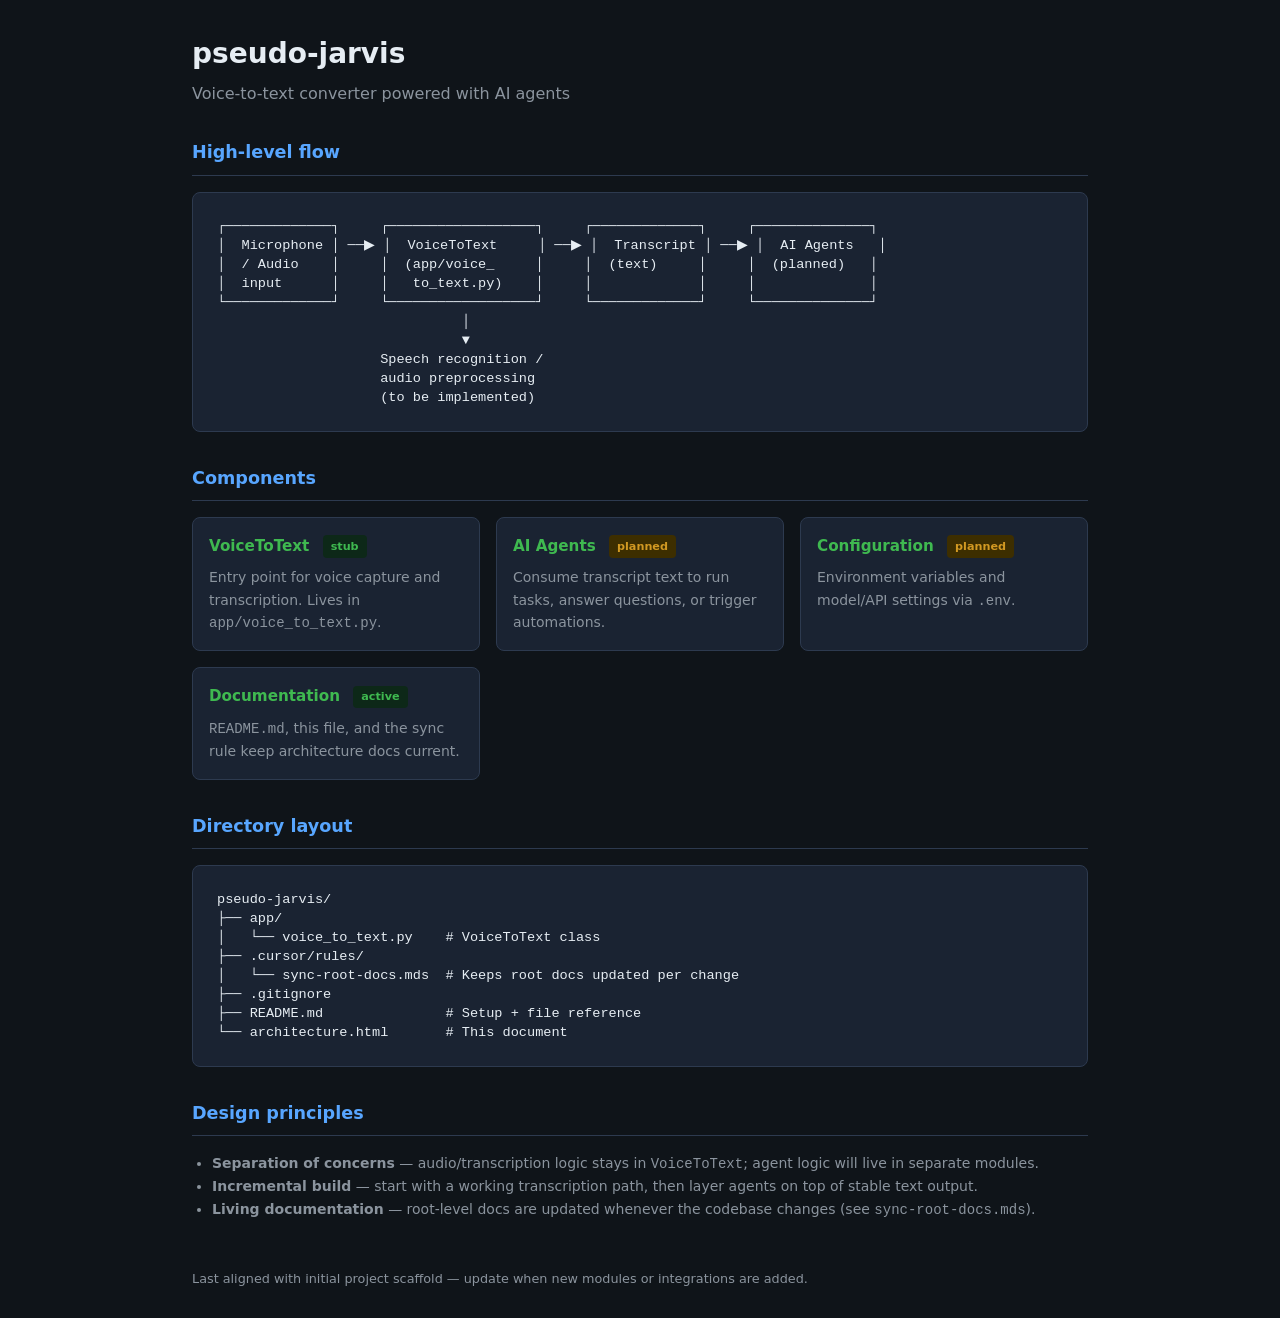
==== architecture.html @ a630ff7a "setting up project structure" ====
<!DOCTYPE html>
<html lang="en">
<head>
  <meta charset="UTF-8">
  <meta name="viewport" content="width=device-width, initial-scale=1.0">
  <title>pseudo-jarvis — Architecture</title>
  <style>
    :root {
      --bg: #0f1419;
      --surface: #1a2332;
      --border: #2d3a4f;
      --text: #e6edf3;
      --muted: #8b949e;
      --accent: #58a6ff;
      --accent2: #3fb950;
      --warn: #d29922;
    }
    * { box-sizing: border-box; margin: 0; padding: 0; }
    body {
      font-family: system-ui, -apple-system, sans-serif;
      background: var(--bg);
      color: var(--text);
      line-height: 1.6;
      padding: 2rem;
      max-width: 960px;
      margin: 0 auto;
    }
    h1 { font-size: 1.75rem; margin-bottom: 0.25rem; }
    .subtitle { color: var(--muted); margin-bottom: 2rem; }
    h2 {
      font-size: 1.1rem;
      color: var(--accent);
      margin: 2rem 0 1rem;
      border-bottom: 1px solid var(--border);
      padding-bottom: 0.5rem;
    }
    .diagram {
      background: var(--surface);
      border: 1px solid var(--border);
      border-radius: 8px;
      padding: 1.5rem;
      font-family: ui-monospace, monospace;
      font-size: 0.85rem;
      overflow-x: auto;
      white-space: pre;
      line-height: 1.4;
    }
    .card-grid {
      display: grid;
      grid-template-columns: repeat(auto-fit, minmax(220px, 1fr));
      gap: 1rem;
      margin-top: 1rem;
    }
    .card {
      background: var(--surface);
      border: 1px solid var(--border);
      border-radius: 8px;
      padding: 1rem;
    }
    .card h3 { font-size: 0.95rem; margin-bottom: 0.5rem; color: var(--accent2); }
    .card p { font-size: 0.875rem; color: var(--muted); }
    .status {
      display: inline-block;
      font-size: 0.7rem;
      padding: 0.15rem 0.5rem;
      border-radius: 4px;
      margin-left: 0.5rem;
      vertical-align: middle;
    }
    .status-planned { background: #3d2e00; color: var(--warn); }
    .status-active { background: #0d2818; color: var(--accent2); }
    ul { margin: 0.75rem 0 0 1.25rem; color: var(--muted); font-size: 0.875rem; }
    footer { margin-top: 3rem; font-size: 0.8rem; color: var(--muted); }
  </style>
</head>
<body>
  <h1>pseudo-jarvis</h1>
  <p class="subtitle">Voice-to-text converter powered with AI agents</p>

  <h2>High-level flow</h2>
  <div class="diagram">┌─────────────┐     ┌──────────────────┐     ┌─────────────┐     ┌──────────────┐
│  Microphone │ ──▶ │  VoiceToText     │ ──▶ │  Transcript │ ──▶ │  AI Agents   │
│  / Audio    │     │  (app/voice_     │     │  (text)     │     │  (planned)   │
│  input      │     │   to_text.py)    │     │             │     │              │
└─────────────┘     └──────────────────┘     └─────────────┘     └──────────────┘
                              │
                              ▼
                    Speech recognition /
                    audio preprocessing
                    (to be implemented)</div>

  <h2>Components</h2>
  <div class="card-grid">
    <div class="card">
      <h3>VoiceToText <span class="status status-active">stub</span></h3>
      <p>Entry point for voice capture and transcription. Lives in <code>app/voice_to_text.py</code>.</p>
    </div>
    <div class="card">
      <h3>AI Agents <span class="status status-planned">planned</span></h3>
      <p>Consume transcript text to run tasks, answer questions, or trigger automations.</p>
    </div>
    <div class="card">
      <h3>Configuration <span class="status status-planned">planned</span></h3>
      <p>Environment variables and model/API settings via <code>.env</code>.</p>
    </div>
    <div class="card">
      <h3>Documentation <span class="status status-active">active</span></h3>
      <p><code>README.md</code>, this file, and the sync rule keep architecture docs current.</p>
    </div>
  </div>

  <h2>Directory layout</h2>
  <div class="diagram">pseudo-jarvis/
├── app/
│   └── voice_to_text.py    # VoiceToText class
├── .cursor/rules/
│   └── sync-root-docs.mds  # Keeps root docs updated per change
├── .gitignore
├── README.md               # Setup + file reference
└── architecture.html       # This document</div>

  <h2>Design principles</h2>
  <ul>
    <li><strong>Separation of concerns</strong> — audio/transcription logic stays in <code>VoiceToText</code>; agent logic will live in separate modules.</li>
    <li><strong>Incremental build</strong> — start with a working transcription path, then layer agents on top of stable text output.</li>
    <li><strong>Living documentation</strong> — root-level docs are updated whenever the codebase changes (see <code>sync-root-docs.mds</code>).</li>
  </ul>

  <footer>Last aligned with initial project scaffold — update when new modules or integrations are added.</footer>
</body>
</html>
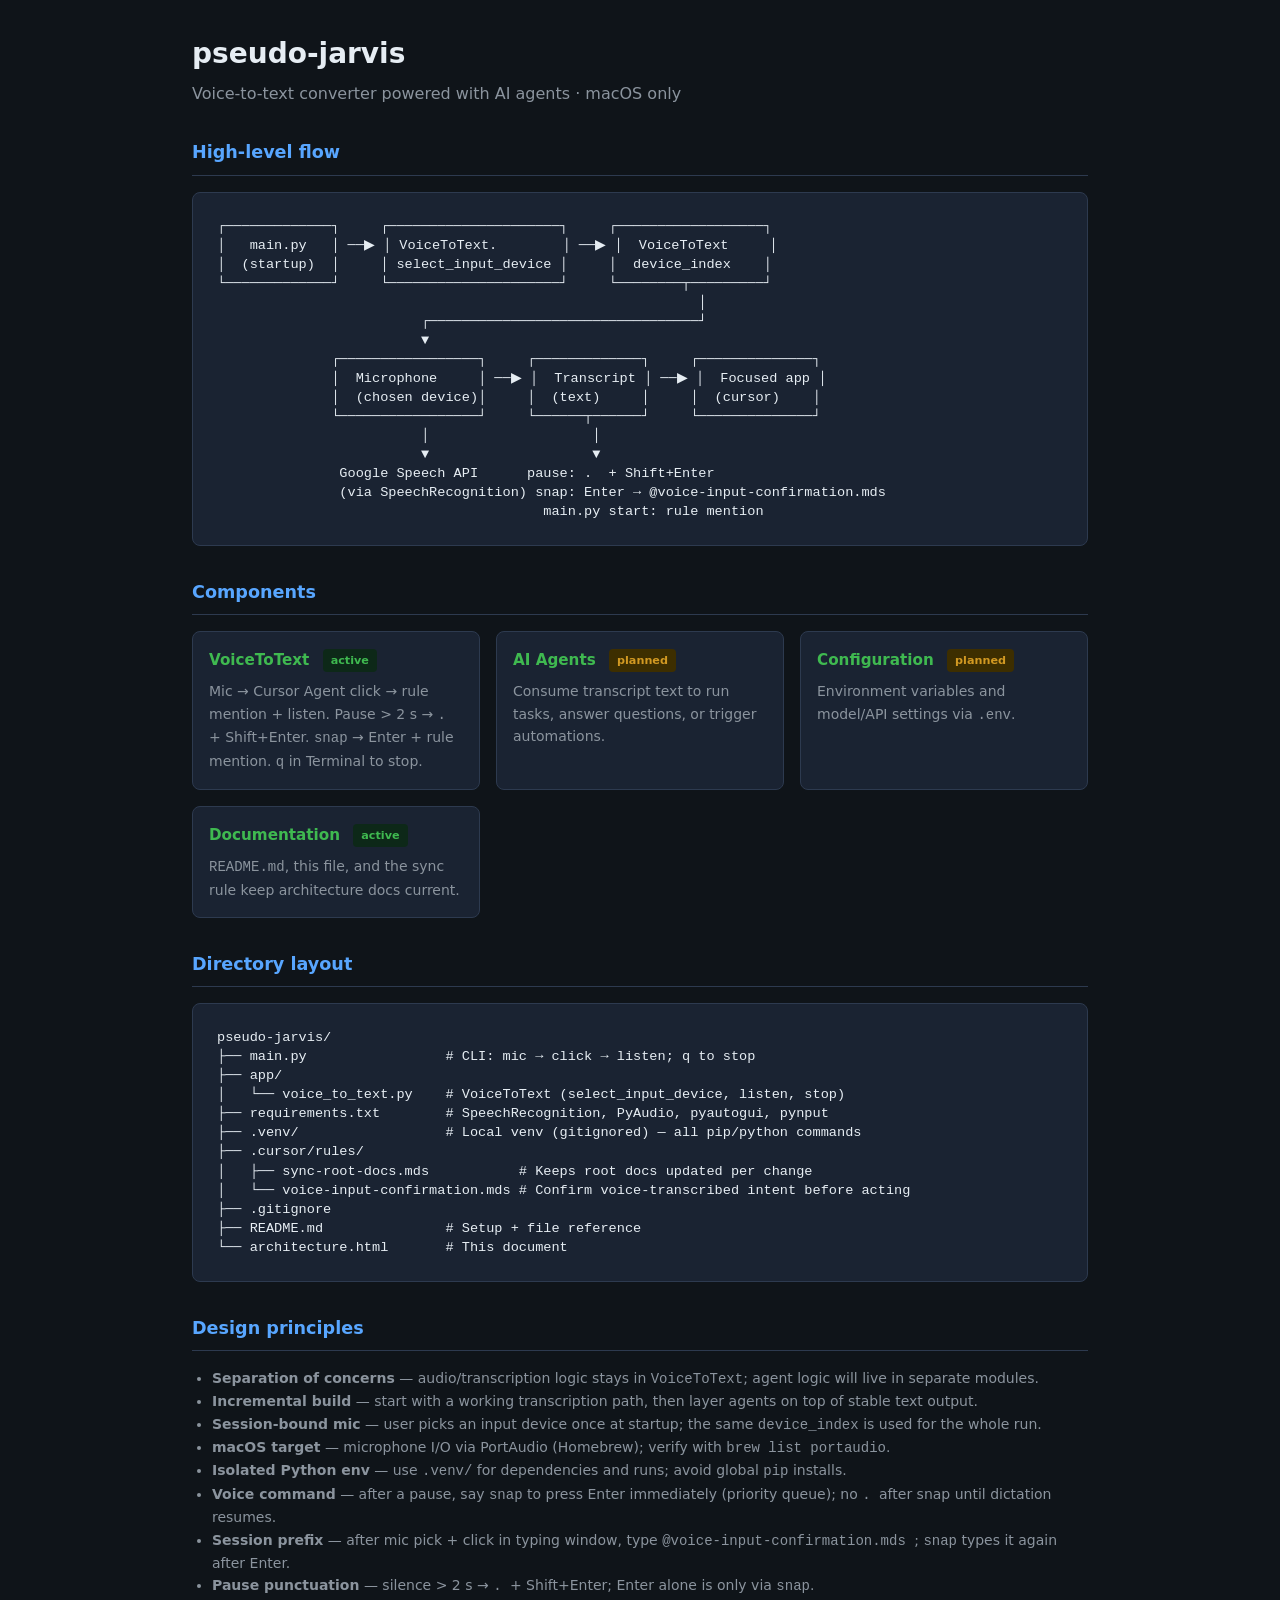
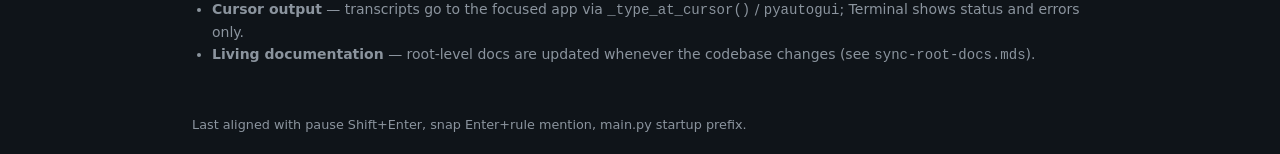
==== commit 10d91aac: "Add real-time voice dictation with Cursor Agent integration. Implement VoiceToText with mic selectio" ====
--- a/architecture.html
+++ b/architecture.html
@@ -75,25 +75,31 @@
 </head>
 <body>
   <h1>pseudo-jarvis</h1>
-  <p class="subtitle">Voice-to-text converter powered with AI agents</p>
+  <p class="subtitle">Voice-to-text converter powered with AI agents · macOS only</p>
 
   <h2>High-level flow</h2>
-  <div class="diagram">┌─────────────┐     ┌──────────────────┐     ┌─────────────┐     ┌──────────────┐
-│  Microphone │ ──▶ │  VoiceToText     │ ──▶ │  Transcript │ ──▶ │  AI Agents   │
-│  / Audio    │     │  (app/voice_     │     │  (text)     │     │  (planned)   │
-│  input      │     │   to_text.py)    │     │             │     │              │
-└─────────────┘     └──────────────────┘     └─────────────┘     └──────────────┘
-                              │
-                              ▼
-                    Speech recognition /
-                    audio preprocessing
-                    (to be implemented)</div>
+  <div class="diagram">┌─────────────┐     ┌─────────────────────┐     ┌──────────────────┐
+│   main.py   │ ──▶ │ VoiceToText.        │ ──▶ │  VoiceToText     │
+│  (startup)  │     │ select_input_device │     │  device_index    │
+└─────────────┘     └─────────────────────┘     └────────┬─────────┘
+                                                           │
+                         ┌─────────────────────────────────┘
+                         ▼
+              ┌─────────────────┐     ┌─────────────┐     ┌──────────────┐
+              │  Microphone     │ ──▶ │  Transcript │ ──▶ │  Focused app │
+              │  (chosen device)│     │  (text)     │     │  (cursor)    │
+              └─────────────────┘     └──────┬──────┘     └──────────────┘
+                         │                    │
+                         ▼                    ▼
+               Google Speech API      pause: .  + Shift+Enter
+               (via SpeechRecognition) snap: Enter → @voice-input-confirmation.mds
+                                        main.py start: rule mention</div>
 
   <h2>Components</h2>
   <div class="card-grid">
     <div class="card">
-      <h3>VoiceToText <span class="status status-active">stub</span></h3>
-      <p>Entry point for voice capture and transcription. Lives in <code>app/voice_to_text.py</code>.</p>
+      <h3>VoiceToText <span class="status status-active">active</span></h3>
+      <p>Mic → Cursor Agent click → rule mention + listen. Pause &gt; 2 s → <code>. </code> + Shift+Enter. <code>snap</code> → Enter + rule mention. <code>q</code> in Terminal to stop.</p>
     </div>
     <div class="card">
       <h3>AI Agents <span class="status status-planned">planned</span></h3>
@@ -111,10 +117,14 @@
 
   <h2>Directory layout</h2>
   <div class="diagram">pseudo-jarvis/
+├── main.py                 # CLI: mic → click → listen; q to stop
 ├── app/
-│   └── voice_to_text.py    # VoiceToText class
+│   └── voice_to_text.py    # VoiceToText (select_input_device, listen, stop)
+├── requirements.txt        # SpeechRecognition, PyAudio, pyautogui, pynput
+├── .venv/                  # Local venv (gitignored) — all pip/python commands
 ├── .cursor/rules/
-│   └── sync-root-docs.mds  # Keeps root docs updated per change
+│   ├── sync-root-docs.mds           # Keeps root docs updated per change
+│   └── voice-input-confirmation.mds # Confirm voice-transcribed intent before acting
 ├── .gitignore
 ├── README.md               # Setup + file reference
 └── architecture.html       # This document</div>
@@ -123,9 +133,16 @@
   <ul>
     <li><strong>Separation of concerns</strong> — audio/transcription logic stays in <code>VoiceToText</code>; agent logic will live in separate modules.</li>
     <li><strong>Incremental build</strong> — start with a working transcription path, then layer agents on top of stable text output.</li>
+    <li><strong>Session-bound mic</strong> — user picks an input device once at startup; the same <code>device_index</code> is used for the whole run.</li>
+    <li><strong>macOS target</strong> — microphone I/O via PortAudio (Homebrew); verify with <code>brew list portaudio</code>.</li>
+    <li><strong>Isolated Python env</strong> — use <code>.venv/</code> for dependencies and runs; avoid global <code>pip</code> installs.</li>
+    <li><strong>Voice command</strong> — after a pause, say <code>snap</code> to press Enter immediately (priority queue); no <code>. </code> after snap until dictation resumes.</li>
+    <li><strong>Session prefix</strong> — after mic pick + click in typing window, type <code>@voice-input-confirmation.mds </code>; <code>snap</code> types it again after Enter.</li>
+    <li><strong>Pause punctuation</strong> — silence &gt; 2 s → <code>. </code> + Shift+Enter; Enter alone is only via <code>snap</code>.</li>
+    <li><strong>Cursor output</strong> — transcripts go to the focused app via <code>_type_at_cursor()</code> / <code>pyautogui</code>; Terminal shows status and errors only.</li>
     <li><strong>Living documentation</strong> — root-level docs are updated whenever the codebase changes (see <code>sync-root-docs.mds</code>).</li>
   </ul>
 
-  <footer>Last aligned with initial project scaffold — update when new modules or integrations are added.</footer>
+  <footer>Last aligned with pause Shift+Enter, snap Enter+rule mention, main.py startup prefix.</footer>
 </body>
 </html>
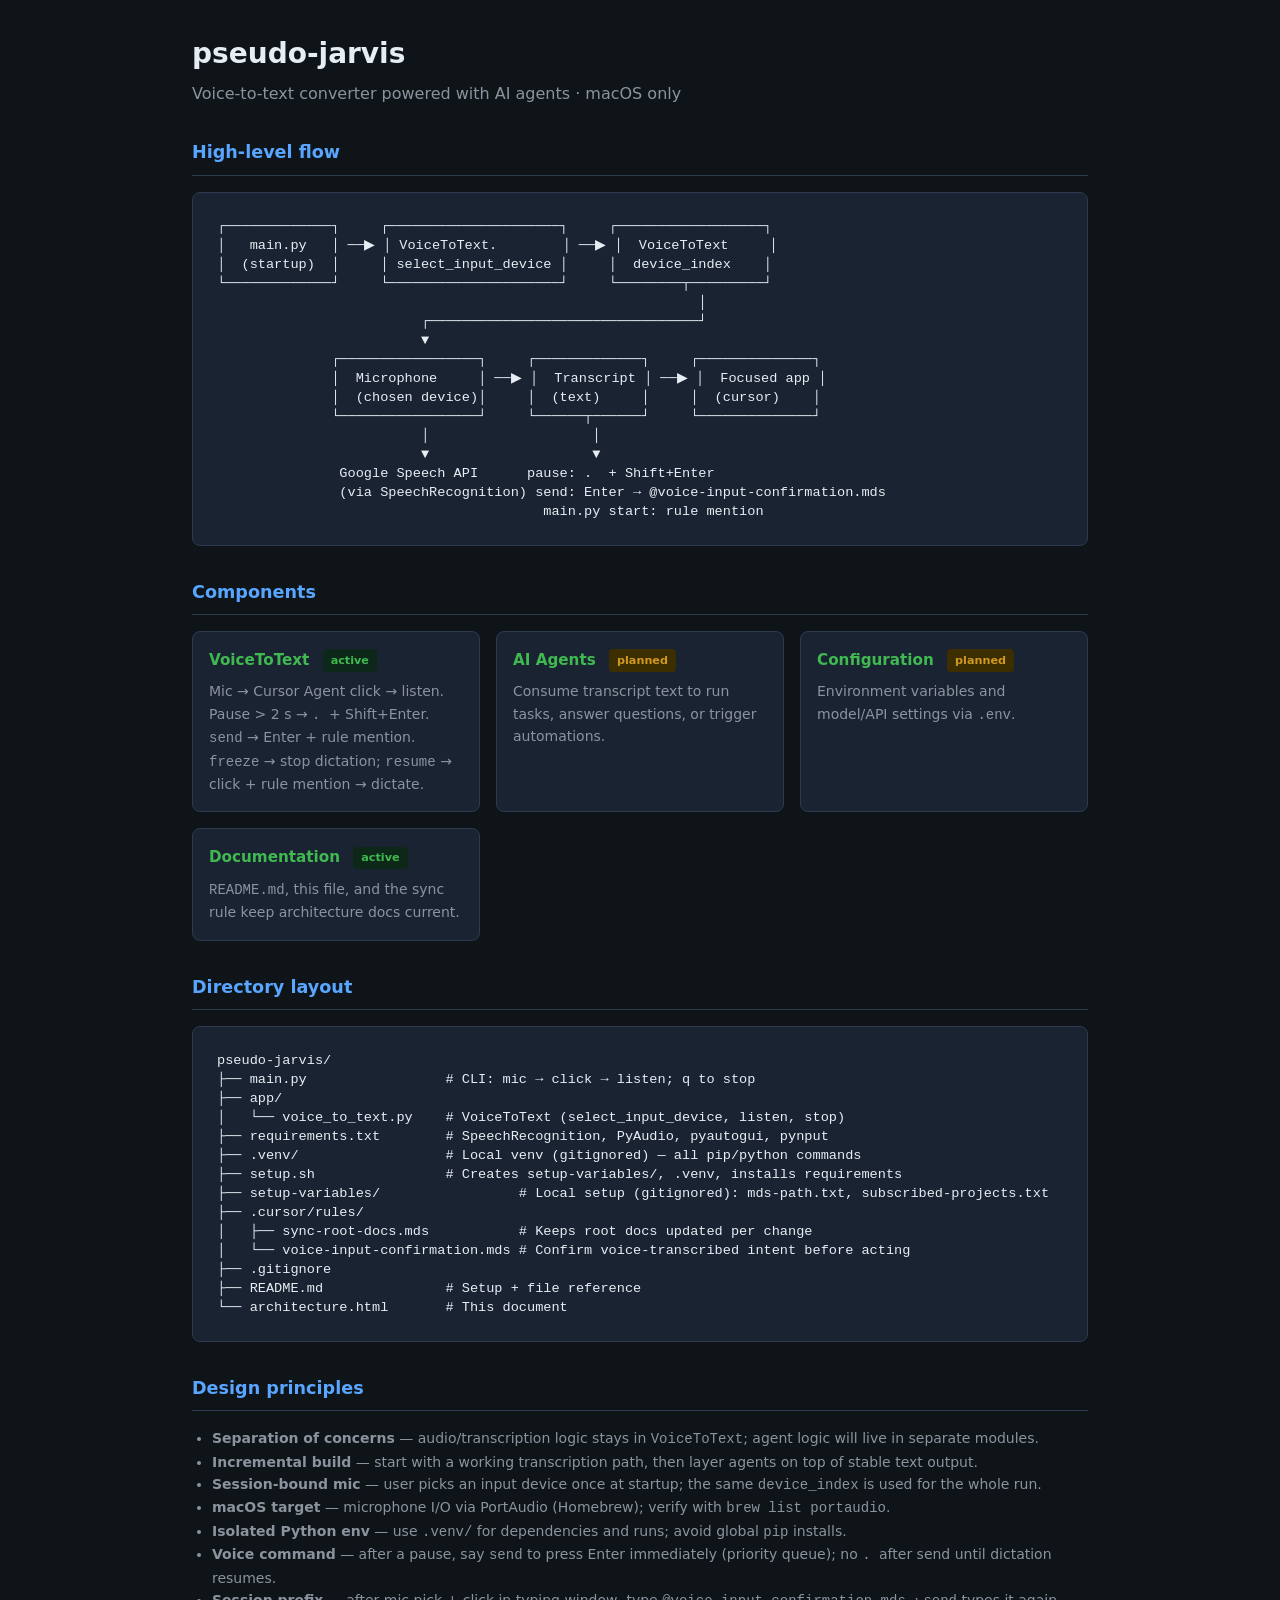
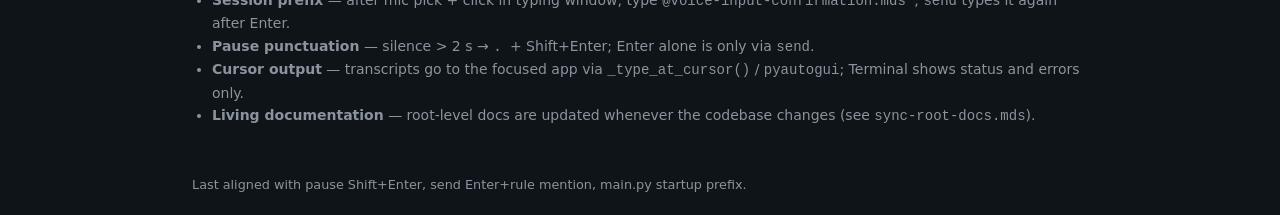
==== commit d94b0699: "Refine voice commands and harden stop/resume typing flow. Replace snap/chop/rest with send/freeze/re" ====
--- a/architecture.html
+++ b/architecture.html
@@ -92,14 +92,14 @@
                          │                    │
                          ▼                    ▼
                Google Speech API      pause: .  + Shift+Enter
-               (via SpeechRecognition) snap: Enter → @voice-input-confirmation.mds
+               (via SpeechRecognition) send: Enter → @voice-input-confirmation.mds
                                         main.py start: rule mention</div>
 
   <h2>Components</h2>
   <div class="card-grid">
     <div class="card">
       <h3>VoiceToText <span class="status status-active">active</span></h3>
-      <p>Mic → Cursor Agent click → rule mention + listen. Pause &gt; 2 s → <code>. </code> + Shift+Enter. <code>snap</code> → Enter + rule mention. <code>q</code> in Terminal to stop.</p>
+      <p>Mic → Cursor Agent click → listen. Pause &gt; 2 s → <code>. </code> + Shift+Enter. <code>send</code> → Enter + rule mention. <code>freeze</code> → stop dictation; <code>resume</code> → click + rule mention → dictate.</p>
     </div>
     <div class="card">
       <h3>AI Agents <span class="status status-planned">planned</span></h3>
@@ -122,6 +122,8 @@
 │   └── voice_to_text.py    # VoiceToText (select_input_device, listen, stop)
 ├── requirements.txt        # SpeechRecognition, PyAudio, pyautogui, pynput
 ├── .venv/                  # Local venv (gitignored) — all pip/python commands
+├── setup.sh                # Creates setup-variables/, .venv, installs requirements
+├── setup-variables/                 # Local setup (gitignored): mds-path.txt, subscribed-projects.txt
 ├── .cursor/rules/
 │   ├── sync-root-docs.mds           # Keeps root docs updated per change
 │   └── voice-input-confirmation.mds # Confirm voice-transcribed intent before acting
@@ -136,13 +138,13 @@
     <li><strong>Session-bound mic</strong> — user picks an input device once at startup; the same <code>device_index</code> is used for the whole run.</li>
     <li><strong>macOS target</strong> — microphone I/O via PortAudio (Homebrew); verify with <code>brew list portaudio</code>.</li>
     <li><strong>Isolated Python env</strong> — use <code>.venv/</code> for dependencies and runs; avoid global <code>pip</code> installs.</li>
-    <li><strong>Voice command</strong> — after a pause, say <code>snap</code> to press Enter immediately (priority queue); no <code>. </code> after snap until dictation resumes.</li>
-    <li><strong>Session prefix</strong> — after mic pick + click in typing window, type <code>@voice-input-confirmation.mds </code>; <code>snap</code> types it again after Enter.</li>
-    <li><strong>Pause punctuation</strong> — silence &gt; 2 s → <code>. </code> + Shift+Enter; Enter alone is only via <code>snap</code>.</li>
+    <li><strong>Voice command</strong> — after a pause, say <code>send</code> to press Enter immediately (priority queue); no <code>. </code> after send until dictation resumes.</li>
+    <li><strong>Session prefix</strong> — after mic pick + click in typing window, type <code>@voice-input-confirmation.mds </code>; <code>send</code> types it again after Enter.</li>
+    <li><strong>Pause punctuation</strong> — silence &gt; 2 s → <code>. </code> + Shift+Enter; Enter alone is only via <code>send</code>.</li>
     <li><strong>Cursor output</strong> — transcripts go to the focused app via <code>_type_at_cursor()</code> / <code>pyautogui</code>; Terminal shows status and errors only.</li>
     <li><strong>Living documentation</strong> — root-level docs are updated whenever the codebase changes (see <code>sync-root-docs.mds</code>).</li>
   </ul>
 
-  <footer>Last aligned with pause Shift+Enter, snap Enter+rule mention, main.py startup prefix.</footer>
+  <footer>Last aligned with pause Shift+Enter, send Enter+rule mention, main.py startup prefix.</footer>
 </body>
 </html>
